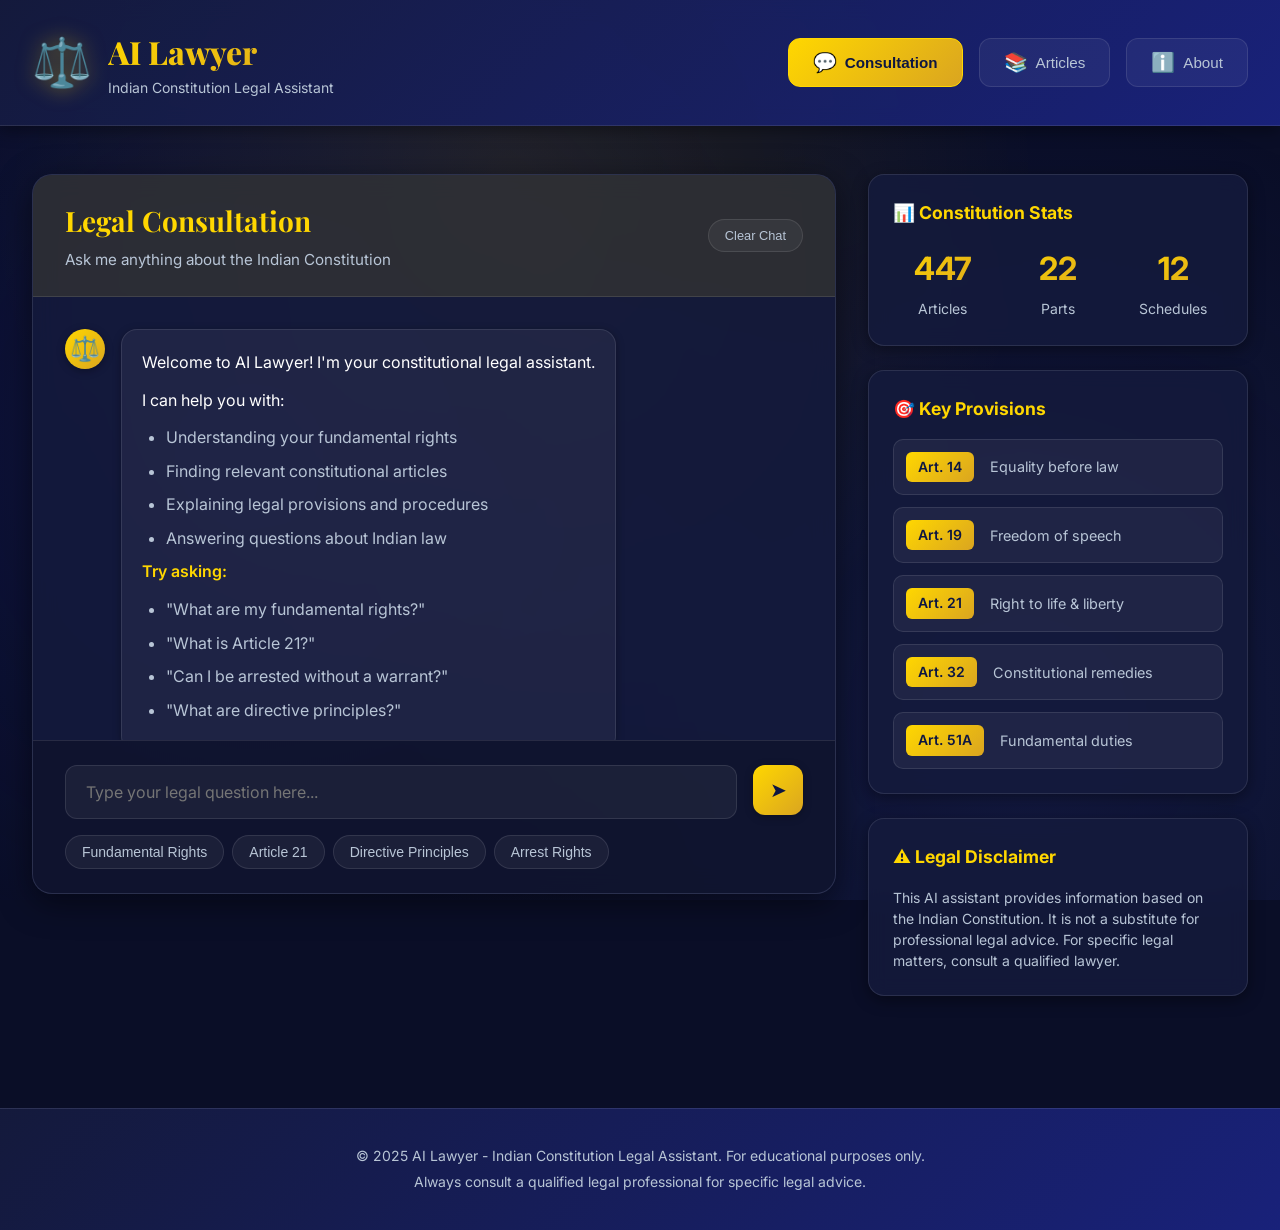
==== index.html @ 99f2ab9d "Final update: Comprehensive Indian Constitution data and UI overhaul - Replaced old data with full 3" ====
<!DOCTYPE html>
<html lang="en">

<head>
    <meta charset="UTF-8">
    <meta name="viewport" content="width=device-width, initial-scale=1.0">
    <meta http-equiv="Cache-Control" content="no-cache, no-store, must-revalidate">
    <meta http-equiv="Pragma" content="no-cache">
    <meta http-equiv="Expires" content="0">
    <title>AI Lawyer - Indian Constitution Legal Assistant</title>
    <meta name="description"
        content="AI-powered legal consultation based on the Indian Constitution. Get instant legal advice and explore constitutional provisions.">
    <link rel="preconnect" href="https://fonts.googleapis.com">
    <link rel="preconnect" href="https://fonts.gstatic.com" crossorigin>
    <link
        href="https://fonts.googleapis.com/css2?family=Inter:wght@300;400;500;600;700;800&family=Playfair+Display:wght@600;700;800&display=swap"
        rel="stylesheet">
    <link rel="stylesheet" href="static/style.css">
</head>

<body>
    <!-- Header -->
    <header class="header">
        <div class="container">
            <div class="header-content">
                <div class="logo">
                    <div class="logo-icon">⚖️</div>
                    <div class="logo-text">
                        <h1>AI Lawyer</h1>
                        <p>Indian Constitution Legal Assistant</p>
                    </div>
                </div>
                <nav class="nav">
                    <button class="nav-btn active" data-section="consultation">
                        <span class="icon">💬</span>
                        Consultation
                    </button>
                    <button class="nav-btn" data-section="articles">
                        <span class="icon">📚</span>
                        Articles
                    </button>
                    <button class="nav-btn" data-section="about">
                        <span class="icon">ℹ️</span>
                        About
                    </button>
                </nav>
            </div>
        </div>
    </header>

    <!-- Main Content -->
    <main class="main">
        <div class="container">
            <!-- Consultation Section -->
            <section id="consultation" class="section active">
                <div class="consultation-layout">
                    <!-- Chat Interface -->
                    <div class="chat-container">
                        <div class="chat-header">
                            <div class="chat-header-info">
                                <h2>Legal Consultation</h2>
                                <p>Ask me anything about the Indian Constitution</p>
                            </div>
                            <button id="clearChat" class="quick-btn" style="margin-left: auto; padding: 0.5rem 1rem; font-size: 0.8rem;">Clear Chat</button>
                        </div>

                        <div class="chat-messages" id="chatMessages">
                            <div class="message bot-message">
                                <div class="message-avatar">⚖️</div>
                                <div class="message-content">
                                    <div class="message-text">
                                        <p>Welcome to AI Lawyer! I'm your constitutional legal assistant.</p>
                                        <p>I can help you with:</p>
                                        <ul>
                                            <li>Understanding your fundamental rights</li>
                                            <li>Finding relevant constitutional articles</li>
                                            <li>Explaining legal provisions and procedures</li>
                                            <li>Answering questions about Indian law</li>
                                        </ul>
                                        <p><strong>Try asking:</strong></p>
                                        <ul>
                                            <li>"What are my fundamental rights?"</li>
                                            <li>"What is Article 21?"</li>
                                            <li>"Can I be arrested without a warrant?"</li>
                                            <li>"What are directive principles?"</li>
                                        </ul>
                                    </div>
                                </div>
                            </div>
                        </div>

                        <div class="chat-input-container">
                            <div class="chat-input-wrapper">
                                <textarea id="chatInput" class="chat-input"
                                    placeholder="Type your legal question here..." rows="1"></textarea>
                                <button id="sendBtn" class="send-btn">
                                    <span class="send-icon">➤</span>
                                </button>
                            </div>
                            <div class="quick-questions">
                                <button class="quick-btn" data-question="What are my fundamental rights?">Fundamental
                                    Rights</button>
                                <button class="quick-btn" data-question="What is Article 21?">Article 21</button>
                                <button class="quick-btn" data-question="What are directive principles?">Directive
                                    Principles</button>
                                <button class="quick-btn" data-question="What are my rights if arrested?">Arrest
                                    Rights</button>
                            </div>
                        </div>
                    </div>

                    <!-- Sidebar Info -->
                    <div class="sidebar">
                        <div class="info-card">
                            <h3>📊 Constitution Stats</h3>
                            <div class="stats">
                                <div class="stat-item">
                                    <div class="stat-number">447</div>
                                    <div class="stat-label">Articles</div>
                                </div>
                                <div class="stat-item">
                                    <div class="stat-number">22</div>
                                    <div class="stat-label">Parts</div>
                                </div>
                                <div class="stat-item">
                                    <div class="stat-number">12</div>
                                    <div class="stat-label">Schedules</div>
                                </div>
                            </div>
                        </div>

                        <div class="info-card">
                            <h3>🎯 Key Provisions</h3>
                            <div class="provisions-list">
                                <a href="#" class="provision-item" data-article="14">
                                    <span class="provision-number">Art. 14</span>
                                    <span class="provision-text">Equality before law</span>
                                </a>
                                <a href="#" class="provision-item" data-article="19">
                                    <span class="provision-number">Art. 19</span>
                                    <span class="provision-text">Freedom of speech</span>
                                </a>
                                <a href="#" class="provision-item" data-article="21">
                                    <span class="provision-number">Art. 21</span>
                                    <span class="provision-text">Right to life & liberty</span>
                                </a>
                                <a href="#" class="provision-item" data-article="32">
                                    <span class="provision-number">Art. 32</span>
                                    <span class="provision-text">Constitutional remedies</span>
                                </a>
                                <a href="#" class="provision-item" data-article="51A">
                                    <span class="provision-number">Art. 51A</span>
                                    <span class="provision-text">Fundamental duties</span>
                                </a>
                            </div>
                        </div>

                        <div class="info-card disclaimer-card">
                            <h3>⚠️ Legal Disclaimer</h3>
                            <p>This AI assistant provides information based on the Indian Constitution. It is not a
                                substitute for professional legal advice. For specific legal matters, consult a
                                qualified lawyer.</p>
                        </div>
                    </div>
                </div>
            </section>

            <!-- Articles Section -->
            <section id="articles" class="section">
                <div class="articles-header">
                    <h2>Browse Constitutional Articles</h2>
                    <div class="search-container">
                        <input type="text" id="articleSearch" class="search-input"
                            placeholder="Search articles by number, title, or keyword...">
                        <button class="search-btn">🔍</button>
                    </div>
                </div>

                <div class="parts-grid" id="partsGrid">
                    <!-- Parts will be loaded dynamically -->
                </div>

                <div class="articles-list" id="articlesList">
                    <!-- Articles will be loaded dynamically -->
                </div>
            </section>

            <!-- About Section -->
            <section id="about" class="section">
                <div class="about-content">
                    <h2>About AI Lawyer</h2>

                    <div class="about-card">
                        <h3>🏛️ What is AI Lawyer?</h3>
                        <p>AI Lawyer is an intelligent legal assistant that helps you understand and navigate the Indian
                            Constitution. Built with advanced AI technology, it provides instant access to the
                            articles of the Constitution and offers contextual legal guidance.</p>
                    </div>

                    <div class="about-card">
                        <h3>⚡ Features</h3>
                        <ul class="features-list">
                            <li><strong>AI-Powered Consultation:</strong> Ask legal questions in natural language and
                                get instant, relevant answers based on constitutional provisions.</li>
                            <li><strong>Comprehensive Database:</strong> Access articles of the Indian
                                Constitution, organized by parts and topics.</li>
                            <li><strong>Smart Search:</strong> Find specific articles, rights, and provisions quickly
                                with intelligent keyword matching.</li>
                            <li><strong>Contextual Advice:</strong> Get explanations tailored to your specific legal
                                queries with relevant article citations.</li>
                            <li><strong>User-Friendly Interface:</strong> Modern, intuitive design makes legal research
                                accessible to everyone.</li>
                        </ul>
                    </div>

                    <div class="about-card">
                        <h3>📖 Coverage</h3>
                        <div class="coverage-grid">
                            <div class="coverage-item">
                                <h4>Part III</h4>
                                <p>Fundamental Rights (Articles 12-35)</p>
                            </div>
                            <div class="coverage-item">
                                <h4>Part IV</h4>
                                <p>Directive Principles (Articles 36-51)</p>
                            </div>
                            <div class="coverage-item">
                                <h4>Part IVA</h4>
                                <p>Fundamental Duties (Article 51A)</p>
                            </div>
                            <div class="coverage-item">
                                <h4>Part V</h4>
                                <p>The Union (Articles 52-151)</p>
                            </div>
                            <div class="coverage-item">
                                <h4>All Parts</h4>
                                <p>Complete Constitution Coverage</p>
                            </div>
                            <div class="coverage-item">
                                <h4>Amendments</h4>
                                <p>Including Latest Updates</p>
                            </div>
                        </div>
                    </div>

                    <div class="about-card">
                        <h3>🔒 Privacy & Accuracy</h3>
                        <p>Your queries are processed securely and are not stored. All constitutional text is sourced
                            from official government publications. However, this tool is for informational purposes only
                            and does not constitute legal advice.</p>
                    </div>

                    <div class="about-card tech-stack">
                        <h3>🛠️ Technology Stack</h3>
                        <div class="tech-tags">
                            <span class="tech-tag">HTML5</span>
                            <span class="tech-tag">CSS3</span>
                            <span class="tech-tag">JavaScript</span>
                        </div>
                    </div>
                </div>
            </section>
        </div>
    </main>

    <!-- Footer -->
    <footer class="footer">
        <div class="container">
            <p>&copy; 2025 AI Lawyer - Indian Constitution Legal Assistant. For educational purposes only.</p>
            <p>Always consult a qualified legal professional for specific legal advice.</p>
        </div>
    </footer>

    <!-- Loading Overlay -->
    <div class="loading-overlay" id="loadingOverlay">
        <div class="loading-spinner"></div>
        <p>Processing your query...</p>
    </div>

    <!-- Article Detail Modal -->
    <div class="article-modal" id="articleModal">
        <div class="article-modal-backdrop"></div>
        <div class="article-modal-container">
            <div class="article-modal-header">
                <div class="article-modal-number" id="modalArticleNumber"></div>
                <div class="article-modal-title-section">
                    <h2 class="article-modal-title" id="modalArticleTitle"></h2>
                    <p class="article-modal-part" id="modalArticlePart"></p>
                </div>
                <button class="article-modal-close" id="modalCloseBtn" aria-label="Close modal">
                    <span>✕</span>
                </button>
            </div>
            <div class="article-modal-body">
                <div class="article-modal-text" id="modalArticleText"></div>
            </div>
        </div>
    </div>

    <button id="scrollTopBtn" class="scroll-top-btn" title="Go to top">↑</button>

    <script src="static/script.js"></script>
</body>

</html>
---- static/style.css ----
/* ===== CSS Variables ===== */
:root {
    --primary-color: #1a237e;
    --primary-light: #3949ab;
    --primary-dark: #0d1642;
    --accent-gold: #ffd700;
    --accent-gold-dark: #daa520;
    --bg-dark: #0a0e27;
    --bg-card: #151b3d;
    --bg-card-hover: #1e2651;
    --text-primary: #ffffff;
    --text-secondary: #b8c5d6;
    --text-muted: #7a8ba3;
    --border-color: rgba(255, 255, 255, 0.1);
    --success-color: #4caf50;
    --error-color: #f44336;
    --shadow-sm: 0 2px 8px rgba(0, 0, 0, 0.3);
    --shadow-md: 0 4px 16px rgba(0, 0, 0, 0.4);
    --shadow-lg: 0 8px 32px rgba(0, 0, 0, 0.5);
    --gradient-primary: linear-gradient(135deg, #1a237e 0%, #3949ab 100%);
    --gradient-gold: linear-gradient(135deg, #ffd700 0%, #daa520 100%);
    --gradient-card: linear-gradient(135deg, rgba(21, 27, 61, 0.95) 0%, rgba(26, 35, 126, 0.95) 100%);
}

/* ===== Reset & Base Styles ===== */
* {
    margin: 0;
    padding: 0;
    box-sizing: border-box;
}

body {
    font-family: 'Inter', -apple-system, BlinkMacSystemFont, 'Segoe UI', Roboto, sans-serif;
    background: var(--bg-dark);
    color: var(--text-primary);
    line-height: 1.6;
    overflow-x: hidden;
}

/* Animated background */
body::before {
    content: '';
    position: fixed;
    top: 0;
    left: 0;
    width: 100%;
    height: 100%;
    background:
        radial-gradient(circle at 20% 50%, rgba(26, 35, 126, 0.3) 0%, transparent 50%),
        radial-gradient(circle at 80% 80%, rgba(57, 73, 171, 0.2) 0%, transparent 50%),
        radial-gradient(circle at 40% 20%, rgba(255, 215, 0, 0.1) 0%, transparent 50%);
    z-index: -1;
    animation: backgroundShift 20s ease-in-out infinite;
}

@keyframes backgroundShift {

    0%,
    100% {
        opacity: 1;
        transform: scale(1);
    }

    50% {
        opacity: 0.8;
        transform: scale(1.1);
    }
}

.container {
    max-width: 1400px;
    margin: 0 auto;
    padding: 0 2rem;
}

/* ===== Header ===== */
.header {
    background: var(--gradient-card);
    backdrop-filter: blur(10px);
    border-bottom: 1px solid var(--border-color);
    padding: 1.5rem 0;
    position: sticky;
    top: 0;
    z-index: 100;
    box-shadow: var(--shadow-md);
}

.header-content {
    display: flex;
    justify-content: space-between;
    align-items: center;
    gap: 2rem;
}

.logo {
    display: flex;
    align-items: center;
    gap: 1rem;
}

.logo-icon {
    font-size: 3rem;
    filter: drop-shadow(0 0 10px rgba(255, 215, 0, 0.5));
    animation: pulse 3s ease-in-out infinite;
}

@keyframes pulse {

    0%,
    100% {
        transform: scale(1);
    }

    50% {
        transform: scale(1.1);
    }
}

.logo-text h1 {
    font-family: 'Playfair Display', serif;
    font-size: 2rem;
    font-weight: 800;
    background: var(--gradient-gold);
    -webkit-background-clip: text;
    -webkit-text-fill-color: transparent;
    background-clip: text;
    margin: 0;
}

.logo-text p {
    font-size: 0.875rem;
    color: var(--text-secondary);
    margin: 0;
}

.nav {
    display: flex;
    gap: 1rem;
}

.nav-btn {
    background: rgba(255, 255, 255, 0.05);
    border: 1px solid var(--border-color);
    color: var(--text-secondary);
    padding: 0.75rem 1.5rem;
    border-radius: 12px;
    cursor: pointer;
    font-size: 0.95rem;
    font-weight: 500;
    display: flex;
    align-items: center;
    gap: 0.5rem;
    transition: all 0.3s ease;
}

.nav-btn:hover {
    background: rgba(255, 255, 255, 0.1);
    border-color: var(--accent-gold);
    color: var(--text-primary);
    transform: translateY(-2px);
}

.nav-btn.active {
    background: var(--gradient-gold);
    border-color: var(--accent-gold);
    color: var(--primary-dark);
    font-weight: 600;
}

.nav-btn .icon {
    font-size: 1.2rem;
}

/* ===== Main Content ===== */
.main {
    padding: 3rem 0;
    min-height: calc(100vh - 200px);
}

.section {
    display: none;
    animation: fadeIn 0.5s ease;
}

.section.active {
    display: block;
}

@keyframes fadeIn {
    from {
        opacity: 0;
        transform: translateY(20px);
    }

    to {
        opacity: 1;
        transform: translateY(0);
    }
}

/* ===== Consultation Section ===== */
.consultation-layout {
    display: grid;
    grid-template-columns: 1fr 380px;
    gap: 2rem;
}

.chat-container {
    background: rgba(21, 27, 61, 0.85);
    backdrop-filter: blur(12px);
    border: 1px solid rgba(255, 255, 255, 0.1);
    border-radius: 20px;
    overflow: hidden;
    box-shadow: var(--shadow-lg);
    display: flex;
    flex-direction: column;
    height: calc(100vh - 180px);
}

.chat-header {
    background: rgba(255, 215, 0, 0.1);
    border-bottom: 1px solid var(--border-color);
    padding: 1.5rem 2rem;
    display: flex;
    align-items: center;
}

.chat-header h2 {
    font-family: 'Playfair Display', serif;
    font-size: 1.75rem;
    margin-bottom: 0.25rem;
    color: var(--accent-gold);
}

.chat-header p {
    color: var(--text-secondary);
    font-size: 0.95rem;
}

.chat-messages {
    flex: 1;
    overflow-y: auto;
    padding: 2rem;
    display: flex;
    flex-direction: column;
    gap: 1.5rem;
}

/* Custom scrollbar */
.chat-messages::-webkit-scrollbar {
    width: 8px;
}

.chat-messages::-webkit-scrollbar-track {
    background: rgba(255, 255, 255, 0.05);
}

.chat-messages::-webkit-scrollbar-thumb {
    background: var(--accent-gold);
    border-radius: 4px;
}

.message {
    display: flex;
    gap: 1rem;
    animation: messageSlide 0.4s ease;
}

@keyframes messageSlide {
    from {
        opacity: 0;
        transform: translateX(-20px);
    }

    to {
        opacity: 1;
        transform: translateX(0);
    }
}

.user-message {
    flex-direction: row-reverse;
}

.user-message .message-content {
    background: var(--gradient-primary);
}

.message-avatar {
    width: 40px;
    height: 40px;
    border-radius: 50%;
    background: var(--gradient-gold);
    display: flex;
    align-items: center;
    justify-content: center;
    font-size: 1.5rem;
    flex-shrink: 0;
    box-shadow: var(--shadow-sm);
}

.user-message .message-avatar {
    background: var(--gradient-primary);
}

.message-content {
    background: rgba(255, 255, 255, 0.05);
    border: 1px solid var(--border-color);
    border-radius: 16px;
    padding: 1.25rem;
    max-width: 75%;
    box-shadow: var(--shadow-sm);
}

.message-text {
    color: var(--text-primary);
    line-height: 1.6;
}

.message-text p {
    margin-bottom: 0.75rem;
}

.message-text p:last-child {
    margin-bottom: 0;
}

.message-text ul {
    margin: 0.5rem 0;
    padding-left: 1.5rem;
}

.message-text li {
    margin: 0.5rem 0;
    color: var(--text-secondary);
}

.message-text strong {
    color: var(--accent-gold);
    font-weight: 600;
}

.article-reference {
    background: rgba(255, 215, 0, 0.1);
    border-left: 3px solid var(--accent-gold);
    padding: 1rem;
    margin: 1rem 0;
    border-radius: 8px;
}

.article-reference h4 {
    color: var(--accent-gold);
    margin-bottom: 0.5rem;
    font-size: 1.1rem;
}

.disclaimer {
    background: rgba(244, 67, 54, 0.1);
    border-left: 3px solid var(--error-color);
    padding: 0.75rem 1rem;
    margin-top: 1rem;
    border-radius: 8px;
    font-size: 0.875rem;
    color: var(--text-secondary);
}

.chat-input-container {
    border-top: 1px solid var(--border-color);
    padding: 1.5rem 2rem;
    background: rgba(0, 0, 0, 0.2);
}

.chat-input-wrapper {
    display: flex;
    gap: 1rem;
    margin-bottom: 1rem;
}

.chat-input {
    flex: 1;
    background: rgba(255, 255, 255, 0.05);
    border: 1px solid var(--border-color);
    border-radius: 12px;
    padding: 1rem 1.25rem;
    color: var(--text-primary);
    font-size: 1rem;
    font-family: inherit;
    resize: none;
    max-height: 120px;
    transition: all 0.3s ease;
}

.chat-input:focus {
    outline: none;
    border-color: var(--accent-gold);
    background: rgba(255, 255, 255, 0.08);
    box-shadow: 0 0 0 3px rgba(255, 215, 0, 0.1);
}

.send-btn {
    background: var(--gradient-gold);
    border: none;
    width: 50px;
    height: 50px;
    border-radius: 12px;
    cursor: pointer;
    display: flex;
    align-items: center;
    justify-content: center;
    transition: all 0.3s ease;
    box-shadow: var(--shadow-sm);
}

.send-btn:hover {
    transform: translateY(-2px);
    box-shadow: var(--shadow-md);
}

.send-btn:active {
    transform: translateY(0);
}

.send-icon {
    font-size: 1.25rem;
    color: var(--primary-dark);
}

.quick-questions {
    display: flex;
    flex-wrap: wrap;
    gap: 0.5rem;
}

.quick-btn {
    background: rgba(255, 255, 255, 0.05);
    border: 1px solid var(--border-color);
    color: var(--text-secondary);
    padding: 0.5rem 1rem;
    border-radius: 20px;
    font-size: 0.875rem;
    cursor: pointer;
    transition: all 0.3s ease;
}

.quick-btn:hover {
    background: rgba(255, 215, 0, 0.1);
    border-color: var(--accent-gold);
    color: var(--accent-gold);
}

/* ===== Sidebar ===== */
.sidebar {
    display: flex;
    flex-direction: column;
    gap: 1.5rem;
}

.info-card {
    background: rgba(21, 27, 61, 0.85);
    backdrop-filter: blur(10px);
    border: 1px solid rgba(255, 255, 255, 0.1);
    border-radius: 16px;
    padding: 1.5rem;
    box-shadow: var(--shadow-md);
    transition: all 0.3s ease;
}

.info-card:hover {
    transform: translateY(-4px);
    box-shadow: var(--shadow-lg);
}

.info-card h3 {
    font-size: 1.1rem;
    margin-bottom: 1rem;
    color: var(--accent-gold);
    display: flex;
    align-items: center;
    gap: 0.5rem;
}

.stats {
    display: grid;
    grid-template-columns: repeat(3, 1fr);
    gap: 1rem;
}

.stat-item {
    text-align: center;
}

.stat-number {
    font-size: 2rem;
    font-weight: 700;
    background: var(--gradient-gold);
    -webkit-background-clip: text;
    -webkit-text-fill-color: transparent;
    background-clip: text;
}

.stat-label {
    font-size: 0.875rem;
    color: var(--text-secondary);
    margin-top: 0.25rem;
}

.provisions-list {
    display: flex;
    flex-direction: column;
    gap: 0.75rem;
}

.provision-item {
    display: flex;
    align-items: center;
    gap: 1rem;
    padding: 0.75rem;
    background: rgba(255, 255, 255, 0.05);
    border: 1px solid var(--border-color);
    border-radius: 10px;
    text-decoration: none;
    transition: all 0.3s ease;
}

.provision-item:hover {
    background: rgba(255, 215, 0, 0.1);
    border-color: var(--accent-gold);
    transform: translateX(5px);
}

.provision-number {
    background: var(--gradient-gold);
    color: var(--primary-dark);
    padding: 0.25rem 0.75rem;
    border-radius: 6px;
    font-weight: 600;
    font-size: 0.875rem;
    white-space: nowrap;
}

.provision-text {
    color: var(--text-secondary);
    font-size: 0.9rem;
}

.disclaimer-card p {
    color: var(--text-secondary);
    font-size: 0.875rem;
    line-height: 1.5;
}

/* ===== Articles Section ===== */
.articles-header {
    margin-bottom: 2rem;
}

.articles-header h2 {
    font-family: 'Playfair Display', serif;
    font-size: 2.5rem;
    margin-bottom: 1.5rem;
    background: var(--gradient-gold);
    -webkit-background-clip: text;
    -webkit-text-fill-color: transparent;
    background-clip: text;
}

.search-container {
    display: flex;
    gap: 1rem;
    max-width: 600px;
}

.search-input {
    flex: 1;
    background: rgba(255, 255, 255, 0.05);
    border: 1px solid var(--border-color);
    border-radius: 12px;
    padding: 1rem 1.5rem;
    color: var(--text-primary);
    font-size: 1rem;
    transition: all 0.3s ease;
}

.search-input:focus {
    outline: none;
    border-color: var(--accent-gold);
    background: rgba(255, 255, 255, 0.08);
    box-shadow: 0 0 0 3px rgba(255, 215, 0, 0.1);
}

.search-btn {
    background: var(--gradient-gold);
    border: none;
    padding: 1rem 1.5rem;
    border-radius: 12px;
    cursor: pointer;
    font-size: 1.25rem;
    transition: all 0.3s ease;
}

.search-btn:hover {
    transform: translateY(-2px);
    box-shadow: var(--shadow-md);
}

.parts-grid {
    display: grid;
    grid-template-columns: repeat(auto-fill, minmax(280px, 1fr));
    gap: 1.5rem;
    margin-bottom: 3rem;
}

.part-card {
    background: var(--gradient-card);
    border: 1px solid var(--border-color);
    border-radius: 16px;
    padding: 1.5rem;
    cursor: pointer;
    transition: all 0.3s ease;
    box-shadow: var(--shadow-md);
}

.part-card:hover {
    transform: translateY(-5px);
    box-shadow: var(--shadow-lg);
    border-color: var(--accent-gold);
}

.part-number {
    font-size: 2rem;
    font-weight: 700;
    background: var(--gradient-gold);
    -webkit-background-clip: text;
    -webkit-text-fill-color: transparent;
    background-clip: text;
    margin-bottom: 0.5rem;
}

.part-title {
    font-size: 1.1rem;
    font-weight: 600;
    color: var(--text-primary);
    margin-bottom: 0.5rem;
}

.part-count {
    font-size: 0.875rem;
    color: var(--text-secondary);
}

.articles-list {
    display: flex;
    flex-direction: column;
    gap: 1.5rem;
}

.article-card {
    background: rgba(21, 27, 61, 0.85);
    backdrop-filter: blur(10px);
    border: 1px solid rgba(255, 255, 255, 0.1);
    border-radius: 16px;
    padding: 2rem;
    box-shadow: var(--shadow-md);
    transition: all 0.3s ease;
}

.article-card:hover {
    transform: translateY(-3px);
    box-shadow: var(--shadow-lg);
    border-color: var(--accent-gold);
}

.article-header {
    display: flex;
    align-items: flex-start;
    gap: 1.5rem;
    margin-bottom: 1rem;
}

.article-number-badge {
    background: var(--gradient-gold);
    color: var(--primary-dark);
    padding: 0.5rem 1rem;
    border-radius: 10px;
    font-weight: 700;
    font-size: 1.1rem;
    white-space: nowrap;
}

.article-title-section {
    flex: 1;
}

.article-title {
    font-size: 1.3rem;
    font-weight: 600;
    color: var(--text-primary);
    margin-bottom: 0.5rem;
}

.article-part {
    font-size: 0.875rem;
    color: var(--text-secondary);
}

.article-text {
    color: var(--text-secondary);
    line-height: 1.8;
    margin-top: 1rem;
}

/* ===== About Section ===== */
.about-content {
    max-width: 900px;
    margin: 0 auto;
}

.about-content h2 {
    font-family: 'Playfair Display', serif;
    font-size: 2.5rem;
    margin-bottom: 2rem;
    background: var(--gradient-gold);
    -webkit-background-clip: text;
    -webkit-text-fill-color: transparent;
    background-clip: text;
    text-align: center;
}

.about-card {
    background: var(--gradient-card);
    border: 1px solid var(--border-color);
    border-radius: 16px;
    padding: 2rem;
    margin-bottom: 2rem;
    box-shadow: var(--shadow-md);
}

.about-card h3 {
    font-size: 1.5rem;
    margin-bottom: 1rem;
    color: var(--accent-gold);
}

.about-card p {
    color: var(--text-secondary);
    line-height: 1.8;
    margin-bottom: 1rem;
}

.about-card p:last-child {
    margin-bottom: 0;
}

.features-list {
    list-style: none;
    padding: 0;
}

.features-list li {
    padding: 1rem;
    margin-bottom: 1rem;
    background: rgba(255, 255, 255, 0.05);
    border-left: 3px solid var(--accent-gold);
    border-radius: 8px;
    color: var(--text-secondary);
    line-height: 1.6;
}

.features-list li:last-child {
    margin-bottom: 0;
}

.coverage-grid {
    display: grid;
    grid-template-columns: repeat(auto-fit, minmax(200px, 1fr));
    gap: 1rem;
    margin-top: 1rem;
}

.coverage-item {
    background: rgba(255, 255, 255, 0.05);
    border: 1px solid var(--border-color);
    border-radius: 12px;
    padding: 1.5rem;
    text-align: center;
    transition: all 0.3s ease;
}

.coverage-item:hover {
    background: rgba(255, 215, 0, 0.1);
    border-color: var(--accent-gold);
    transform: translateY(-3px);
}

.coverage-item h4 {
    color: var(--accent-gold);
    font-size: 1.2rem;
    margin-bottom: 0.5rem;
}

.coverage-item p {
    color: var(--text-secondary);
    font-size: 0.9rem;
    margin: 0;
}

.tech-stack {
    margin-top: 0;
}

.tech-tags {
    display: flex;
    flex-wrap: wrap;
    gap: 0.75rem;
    margin-top: 1rem;
}

.tech-tag {
    background: var(--gradient-primary);
    color: var(--text-primary);
    padding: 0.5rem 1rem;
    border-radius: 20px;
    font-size: 0.875rem;
    font-weight: 500;
}

/* ===== Footer ===== */
.footer {
    background: var(--gradient-card);
    border-top: 1px solid var(--border-color);
    padding: 2rem 0;
    text-align: center;
    margin-top: 4rem;
}

.footer p {
    color: var(--text-secondary);
    font-size: 0.875rem;
    margin: 0.25rem 0;
}

/* ===== Loading Overlay ===== */
.loading-overlay {
    position: fixed;
    top: 0;
    left: 0;
    width: 100%;
    height: 100%;
    background: rgba(10, 14, 39, 0.95);
    display: none;
    align-items: center;
    justify-content: center;
    flex-direction: column;
    gap: 1rem;
    z-index: 1000;
}

.loading-overlay.active {
    display: flex;
}

.loading-spinner {
    width: 60px;
    height: 60px;
    border: 4px solid rgba(255, 215, 0, 0.2);
    border-top-color: var(--accent-gold);
    border-radius: 50%;
    animation: spin 1s linear infinite;
}

@keyframes spin {
    to {
        transform: rotate(360deg);
    }
}

.loading-overlay p {
    color: var(--text-secondary);
    font-size: 1.1rem;
}

/* ===== Scroll Top Button ===== */
.scroll-top-btn {
    position: fixed;
    bottom: 30px;
    right: 30px;
    width: 50px;
    height: 50px;
    background: var(--gradient-gold);
    color: var(--primary-dark);
    border: none;
    border-radius: 50%;
    font-size: 1.5rem;
    font-weight: bold;
    cursor: pointer;
    box-shadow: var(--shadow-lg);
    display: none;
    align-items: center;
    justify-content: center;
    z-index: 999;
    transition: all 0.3s ease;
}

.scroll-top-btn:hover {
    transform: translateY(-5px);
    box-shadow: 0 0 20px rgba(255, 215, 0, 0.4);
}

.copy-btn {
    background: rgba(255, 255, 255, 0.1);
    border: 1px solid var(--border-color);
    color: var(--accent-gold);
    padding: 4px 8px;
    border-radius: 4px;
    font-size: 0.7rem;
    cursor: pointer;
    margin-left: 10px;
    transition: all 0.2s ease;
}

.copy-btn:hover {
    background: var(--accent-gold);
    color: var(--primary-dark);
}

/* ===== Responsive Design ===== */
@media (max-width: 1024px) {
    .consultation-layout {
        grid-template-columns: 1fr;
    }

    .sidebar {
        display: grid;
        grid-template-columns: repeat(auto-fit, minmax(250px, 1fr));
        gap: 1.5rem;
    }
}

@media (max-width: 768px) {
    .container {
        padding: 0 1rem;
    }

    .header-content {
        flex-direction: column;
        gap: 1rem;
    }

    .nav {
        width: 100%;
        justify-content: center;
    }

    .nav-btn {
        flex: 1;
        justify-content: center;
        padding: 0.75rem 1rem;
        font-size: 0.875rem;
    }

    .logo-text h1 {
        font-size: 1.5rem;
    }

    .chat-container {
        height: calc(100vh - 300px);
    }

    .message-content {
        max-width: 85%;
    }

    .parts-grid {
        grid-template-columns: 1fr;
    }

    .stats {
        grid-template-columns: repeat(3, 1fr);
    }
}

@media (max-width: 480px) {
    .logo-icon {
        font-size: 2rem;
    }

    .logo-text h1 {
        font-size: 1.25rem;
    }

    .nav-btn .icon {
        font-size: 1rem;
    }

    .chat-header h2 {
        font-size: 1.5rem;
    }

    .about-content h2,
    .articles-header h2 {
        font-size: 2rem;
    }
}

/* ===== Article Detail Modal ===== */
.article-modal {
    position: fixed;
    top: 0;
    left: 0;
    width: 100%;
    height: 100%;
    z-index: 2000;
    display: none;
    align-items: center;
    justify-content: center;
    padding: 2rem;
}

.article-modal.active {
    display: flex;
    animation: modalFadeIn 0.3s ease;
}

.article-modal-backdrop {
    position: absolute;
    top: 0;
    left: 0;
    width: 100%;
    height: 100%;
    background: rgba(10, 14, 39, 0.95);
    backdrop-filter: blur(8px);
    cursor: pointer;
}

.article-modal-container {
    position: relative;
    max-width: 900px;
    width: 100%;
    max-height: 85vh;
    background: rgba(21, 27, 61, 0.95);
    backdrop-filter: blur(15px);
    border: 1px solid rgba(255, 255, 255, 0.1);
    border-radius: 24px;
    box-shadow: var(--shadow-lg);
    display: flex;
    flex-direction: column;
    overflow: hidden;
    animation: modalSlideIn 0.4s cubic-bezier(0.34, 1.56, 0.64, 1);
}

@keyframes modalFadeIn {
    from {
        opacity: 0;
    }

    to {
        opacity: 1;
    }
}

@keyframes modalSlideIn {
    from {
        opacity: 0;
        transform: translateY(30px) scale(0.95);
    }

    to {
        opacity: 1;
        transform: translateY(0) scale(1);
    }
}

.article-modal-header {
    display: flex;
    align-items: flex-start;
    gap: 1.5rem;
    padding: 2rem;
    background: rgba(255, 215, 0, 0.1);
    border-bottom: 1px solid var(--border-color);
}

.article-modal-number {
    background: var(--gradient-gold);
    color: var(--primary-dark);
    padding: 0.75rem 1.25rem;
    border-radius: 12px;
    font-weight: 700;
    font-size: 1.25rem;
    white-space: nowrap;
    box-shadow: var(--shadow-sm);
}

.article-modal-title-section {
    flex: 1;
}

.article-modal-title {
    font-family: 'Playfair Display', serif;
    font-size: 1.75rem;
    font-weight: 700;
    color: var(--text-primary);
    margin: 0 0 0.5rem 0;
    line-height: 1.3;
}

.article-modal-part {
    color: var(--text-secondary);
    font-size: 0.95rem;
    margin: 0;
}

.article-modal-close {
    background: rgba(255, 255, 255, 0.1);
    border: 1px solid var(--border-color);
    width: 40px;
    height: 40px;
    border-radius: 10px;
    cursor: pointer;
    display: flex;
    align-items: center;
    justify-content: center;
    transition: all 0.3s ease;
    flex-shrink: 0;
}

.article-modal-close:hover {
    background: var(--accent-gold);
    border-color: var(--accent-gold);
    transform: rotate(90deg);
}

.article-modal-close span {
    font-size: 1.5rem;
    color: var(--text-primary);
    font-weight: 300;
    line-height: 1;
}

.article-modal-close:hover span {
    color: var(--primary-dark);
}

.article-modal-body {
    flex: 1;
    overflow-y: auto;
    padding: 2rem;
}

.article-modal-body::-webkit-scrollbar {
    width: 8px;
}

.article-modal-body::-webkit-scrollbar-track {
    background: rgba(255, 255, 255, 0.05);
}

.article-modal-body::-webkit-scrollbar-thumb {
    background: var(--accent-gold);
    border-radius: 4px;
}

.article-modal-text {
    color: var(--text-secondary);
    font-size: 1.05rem;
    line-height: 1.8;
    white-space: pre-wrap;
}

.article-modal-text p {
    margin-bottom: 1rem;
}

.article-modal-text p:last-child {
    margin-bottom: 0;
}
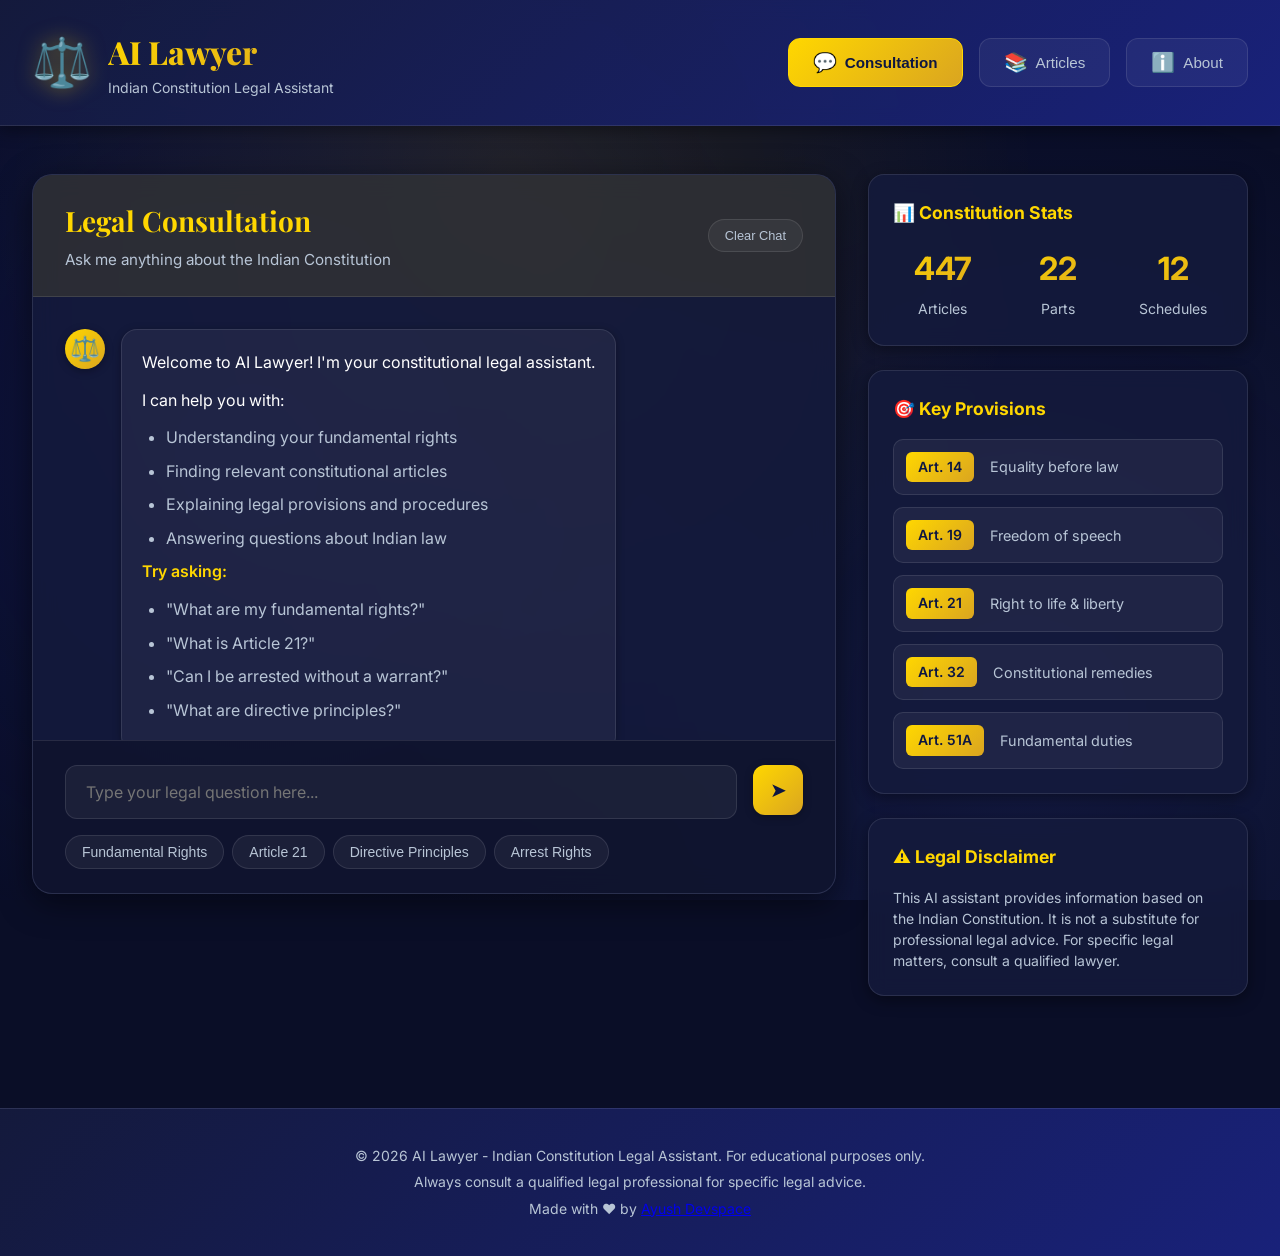
==== commit f100621d: "Updated index.html" ====
--- a/index.html
+++ b/index.html
@@ -266,8 +266,9 @@
     <!-- Footer -->
     <footer class="footer">
         <div class="container">
-            <p>&copy; 2025 AI Lawyer - Indian Constitution Legal Assistant. For educational purposes only.</p>
+            <p>&copy; 2026 AI Lawyer - Indian Constitution Legal Assistant. For educational purposes only.</p>
             <p>Always consult a qualified legal professional for specific legal advice.</p>
+           <p>Made with ❤️ by <a href="https://ayush-devspace5.web.app">Ayush Devspace</a></p>
         </div>
     </footer>
 
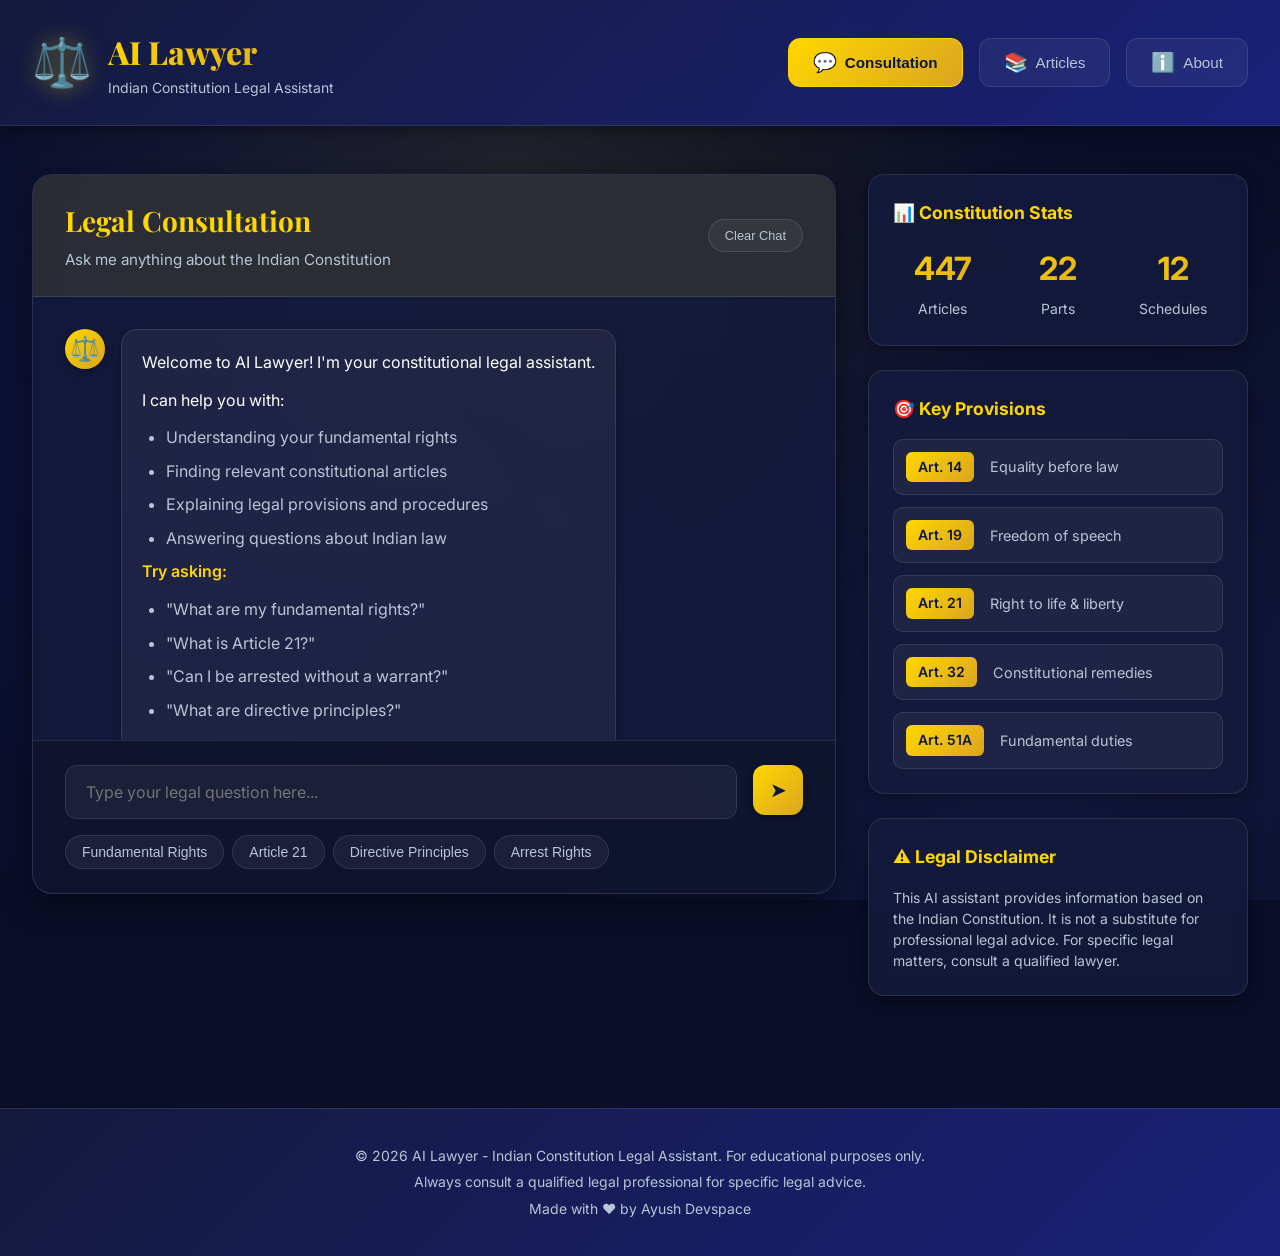
==== commit da2befc0: "Updated index.html" ====
--- a/index.html
+++ b/index.html
@@ -195,6 +195,7 @@
                         <p>AI Lawyer is an intelligent legal assistant that helps you understand and navigate the Indian
                             Constitution. Built with advanced AI technology, it provides instant access to the
                             articles of the Constitution and offers contextual legal guidance.</p>
+                        <p>Developed with ❤️ by <a style="text-decoration:none;color: var(--text-secondary)" href="https://ayush-devspace.web.app">Ayush Devspace</a></p>
                     </div>
 
                     <div class="about-card">
@@ -256,6 +257,7 @@
                             <span class="tech-tag">HTML5</span>
                             <span class="tech-tag">CSS3</span>
                             <span class="tech-tag">JavaScript</span>
+                            <span class="tech-tag">Python</span>
                         </div>
                     </div>
                 </div>
--- a/static/style.css
+++ b/static/style.css
@@ -831,14 +831,19 @@
     padding: 2rem 0;
     text-align: center;
     margin-top: 4rem;
+    text-decoration: none;
 }
 
 .footer p {
     color: var(--text-secondary);
     font-size: 0.875rem;
     margin: 0.25rem 0;
-}
-
+    text-decoration: none;
+}
+.footer a {
+      color: var(--text-secondary);
+      text-decoration: none;
+}
 /* ===== Loading Overlay ===== */
 .loading-overlay {
     position: fixed;
@@ -1172,4 +1177,4 @@
 
 .article-modal-text p:last-child {
     margin-bottom: 0;
-}+}
